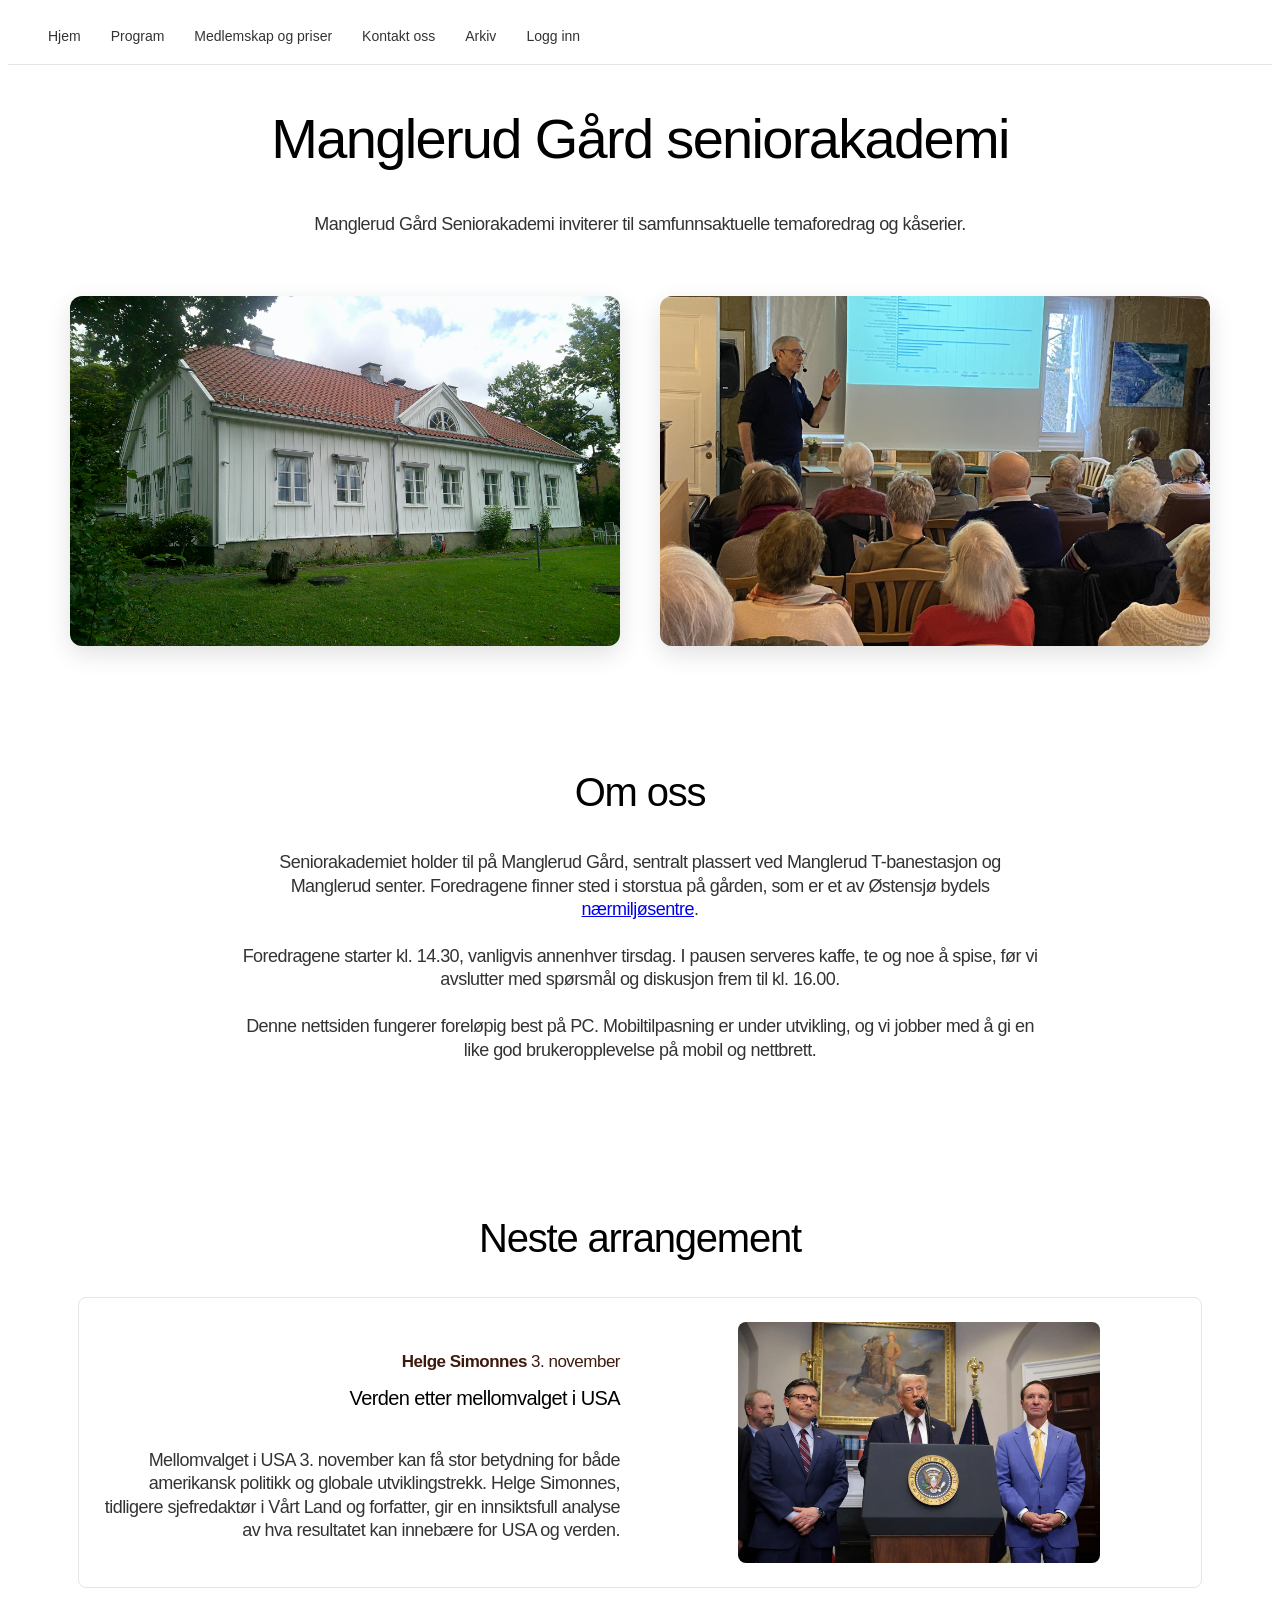
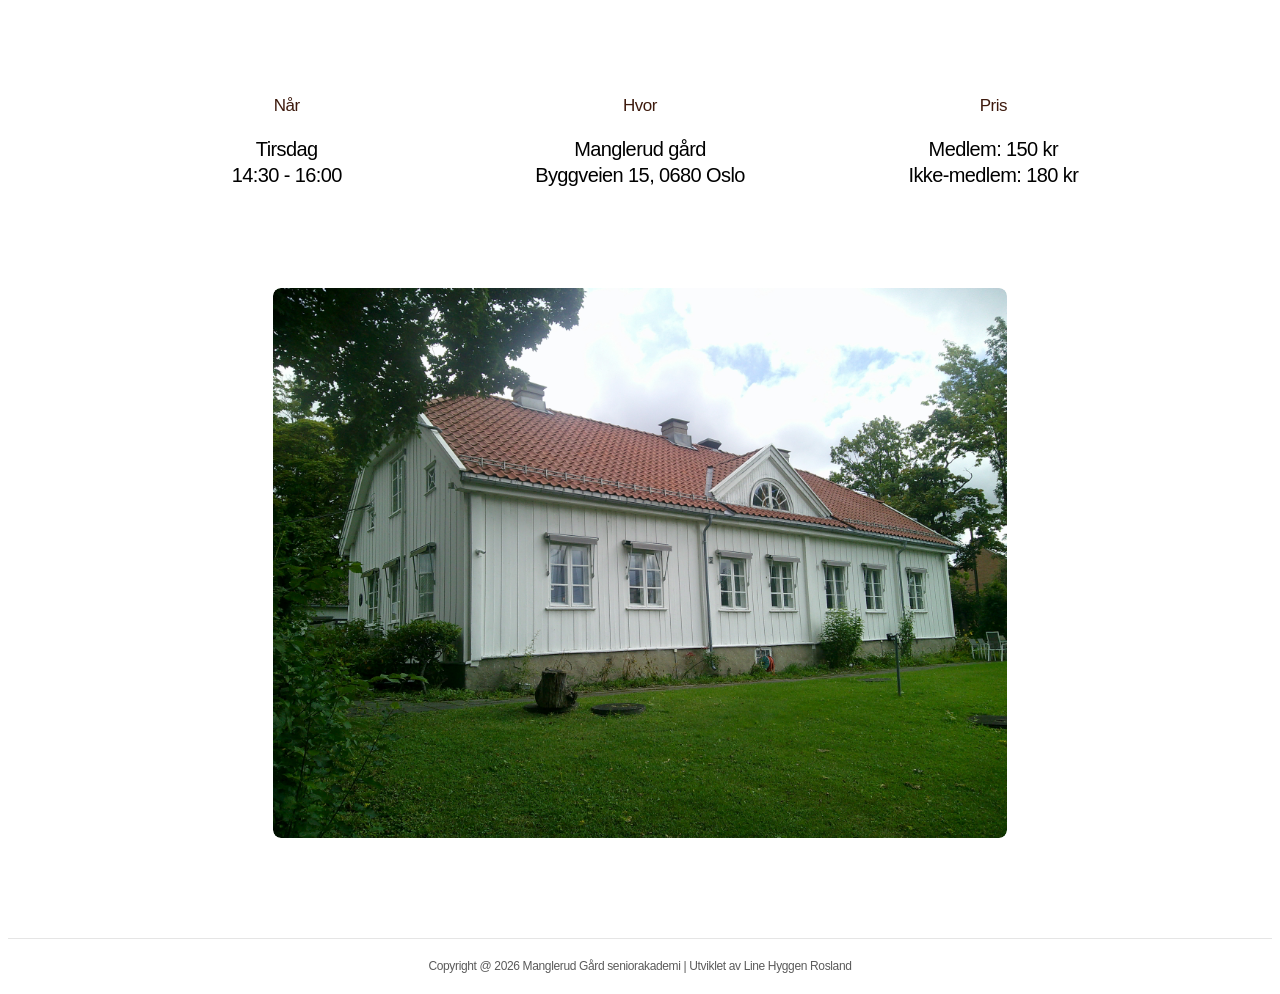
==== index.html @ 0cee91e8 "Fix HTML structure and content for index.html" ====
<!DOCTYPE html>
<html lang="en">
<head>
    <meta charset="UTF-8">
    <meta name="viewport" content="width=device-width, initial-scale=1.0">
    <title>Manglerud Gård seniorakademi</title>
    <link rel="stylesheet" href="styles.css">
    <meta name="description"
content="Seniorakademiet på Manglerud Gård tilbyr foredrag, kultur og møteplasser for seniorer på Manglerud.">

</head>


<body>

    <div class="nav">

        <nav>
            <a href="index.html"> Hjem </a>
            <a href="program.html"> Program </a>
            <a href="medlemskap_priser.html"> Medlemskap og priser </a>
            <a href="kontakt.html"> Kontakt oss </a>
            <a href="om_oss.html"> Arkiv </a>
            <a href="logg_inn.html"> Logg inn </a>
        </nav>

    </div>

    <main>
    <div class="header">
        <header>
            <h1> Manglerud Gård seniorakademi<br></h1>
            <p>Manglerud Gård Seniorakademi inviterer til samfunnsaktuelle temaforedrag og kåserier. </p>
        </header>

        <div class="image_header">
            <img id="header-image1"
                        src="./images/hjem/Manglerud-gard.png"
                        alt="Bilde av Manglerud Gård klarer ikke å laste inn.">
            <img id="header-image2"
                        src="./images/hjem/foredrag.jpg"
                        alt="Bildet klarer ikke å laste inn.">
        </div>

    </div>    
        
    <div class="info">
        <h2>Om oss</h2>

          <p> 

        Seniorakademiet holder til på Manglerud Gård, sentralt plassert ved Manglerud T-banestasjon og Manglerud senter.
         Foredragene finner sted i storstua på gården, som er et av Østensjø bydels <a class="naermiljosenter-link" href="https://www.oslo.kommune.no/natur-kultur-og-fritid/seniorsenter/manglerud-gard-narmiljosenter/" target="_blank">nærmiljøsentre</a>. 

         <br> <br>

        Foredragene starter kl. 14.30, vanligvis annenhver tirsdag. 
        I pausen serveres kaffe, te og noe å spise, før vi avslutter med spørsmål og diskusjon frem til kl. 16.00.

        <br> <br>

        Denne nettsiden fungerer foreløpig best på PC. Mobiltilpasning er under utvikling, og vi jobber med å gi en like god brukeropplevelse på mobil og nettbrett.

        </p>
          
             
    
    </div>
    <div class="viktig_melding">

    </div>
    <div class="neste_arrangement">
        <h2>
            Neste arrangement   
        </h2>
        <div class="event">
                    <div class="eventright-content">
                        <h5 class="event-date"><strong>Helge Simonnes</strong> 3. november</h5>
                        <h3>Verden etter mellomvalget i USA</h3>
                        <p>
                            Mellomvalget i USA 3. november kan få stor betydning for både amerikansk politikk og globale utviklingstrekk. Helge Simonnes, tidligere sjefredaktør i Vårt Land og forfatter, gir en innsiktsfull analyse av hva resultatet kan innebære for USA og verden.
                        </p>
                    </div>
                    <div class="event-image">
                        <img src="./images/program/trump.webp" alt="Bilde av Donald Trump klarer ikke å laste inn.">
                        <div class="image-credit-program" >
                            Foto: AP/NTB
                        </div>
                    </div>
            </div>
    </div>
    <div class="viktig_info">
            <div class="når">   
                    <h5>
                        Når
                    </h5>
                    <h3>
                        Tirsdag<br>
                        14:30 - 16:00
                    </h3>
             
            </div>
            <div class="hvor">   
                    <h5>
                        Hvor
                    </h5>
                    <h3>
                        Manglerud gård<br>
                        <a class="map-link" href="https://maps.app.goo.gl/bWYGeSXSGH5A2kw19" target="_blank"> Byggveien 15, 0680 Oslo </a>
                    </h3>
                  
            </div>
            <div class="pris">   
                    <h5>
                        Pris
                    </h5>
                    <h3>
                        Medlem:      150 kr<br>
                        Ikke-medlem: 180 kr
                    </h3>
                 
            </div>
        </div>

    
        <div class="image-slider">

            <button class="slider-btn prev">&lt;</button>

                <div class="image-wrapper"> 

                    <img id="slider-image"
                        src="./images/hjem/Manglerud-gard.png"
                        alt="Bilde av Manglerud Gård klarer ikke å laste inn.">

                    <div class="image-credit" id="image-credit">
                        Foto: Pål Rosland
                    </div>


                </div>

            <button class="slider-btn next">&gt;</button>


            

<script>

const slides = [
    {
        image: "./images/hjem/Manglerud-gard.png",
        credit: "Foto: Pål Rosland"
    },
    {
        image: "./images/hjem/foredrag.jpg",
        credit: "Foto: Pål Rosland"
    }
];

let currentIndex = 0;

const image = document.getElementById("slider-image");
const prevBtn = document.querySelector(".prev");
const nextBtn = document.querySelector(".next");
const credit = document.getElementById("image-credit");



function updateSlider() {

    image.src = slides[currentIndex].image;

    credit.textContent = slides[currentIndex].credit;

    prevBtn.style.display =
        currentIndex === 0 ? "none" : "block";

    nextBtn.style.display =
        currentIndex === slides.length - 1
            ? "none"
            : "block";
}

nextBtn.addEventListener("click", () => {
    if (currentIndex < slides.length - 1) {
        currentIndex++;
        updateSlider();
    }
});

prevBtn.addEventListener("click", () => {
    if (currentIndex > 0) {
        currentIndex--;
        updateSlider();
    }
});

updateSlider();
</script>


        </div>
    </main>
     <div class="footer">
        <footer>
            <p>Copyright @ 2026 Manglerud Gård seniorakademi | Utviklet av Line Hyggen Rosland</p>
           
        </footer>

    </div>
   
   
</body>
</html>
---- styles.css ----
html, body {
    height: 100%;
}

body {
    min-height: 100vh;

    display: flex;
    flex-direction: column;
    background-color: #FFFFFF;
}

main {
    flex: 1;
}

.header p {
    max-width: 800px;
    margin-left: auto;
    margin-right: auto;
}


p,
ul{
    font-family: "Rethink sans", sans-serif;
    color: #333333;
    font-size: 18px;
    line-height: 130%;
    letter-spacing: -0.03em;
    font-weight: 400;
    text-align: center;
}

ul,
li{
    font-family: "Rethink sans", sans-serif;
    color: #333333;
    font-size: 18px;
    line-height: 130%;
    letter-spacing: -0.03em;
    font-weight: 400;
    text-align: left;
}
h1 {
    font-family: "Rethink Sans", sans-serif;
    color: #000000;
    font-size: 56px;
    line-height: 130%;
    letter-spacing: -0.03em;
    font-weight: 500;
    text-align: center;
}

h2 {
    font-family: "Rethink Sans", sans-serif;
    color: #000000;
    font-size: 40px;
    line-height: 130%;
    letter-spacing: -0.03em;
    font-weight: 500;
    text-align: center;
}


h3 {
    font-family: "Rethink Sans", sans-serif;
    color: #000000;
    font-size: 20px;
    line-height: 130%;
    letter-spacing: -0.03em;
    font-weight: 500;
}

.map-link {
    font-family: "Rethink Sans", sans-serif;
    color: #000000;
    font-size: 20px;
    line-height: 130%;
    letter-spacing: -0.03em;
    font-weight: 500;
    text-decoration: none;
}

.map-link:hover {
    color: #666666;
}


h5 {
    font-family: "Rethink sans", sans-serif;
    color: #3D1A0D;
    font-size: 17px;
    line-height: 110%;
    letter-spacing: -0.03em;
    font-weight: 400;
}



.nav {
    padding: 20px 40px;
    border-bottom: 1px solid #e5e5e5;
}

nav {
    display: flex;
    gap: 30px;
    align-items: center;
}

nav a {
    text-decoration: none;
    color: #333333;

    font-family: "Rethink Sans", sans-serif;
    font-size: 14px;
}

nav a:hover {
    color: #666666;
}

.header {
    max-width: 1200px;
    margin: 0 auto;
}

.viktig_info {
    display: flex;
    justify-content: space-between;
    gap: 60px;
    max-width: 1000px;
    margin: 0 auto;
    margin-top: 80px;
    margin-bottom: 80px;
}

.viktig_info h5 {
    margin-bottom: 13px;
}


.når,
.hvor,
.pris {
    flex: 1;
    text-align: center;
}

.event {
    display: flex;
    align-items: center;
    width: 85%;
    margin: 0 auto 40px auto;

    padding: 24px;
    gap: 40px;

    border: 1px solid #e5e5e5;
    border-radius: 8px;
    transition: transform 0.2s ease, box-shadow 0.2s ease;
}



.event:hover {
    transform: scale(1.02);
    box-shadow: 0 8px 20px rgba(0,0,0,0.08);
}

.event-image,
.eventleft-content,
.eventright-content {
    flex: 1;

}

.event-image {
    position: relative;
    overflow: hidden;
}

.image-credit-program {
    position: absolute;
    left: 15%;
    right: 15%;
    bottom: 0;

    padding: 12px 16px;

    background: rgba(0,0,0,0.5);
    color: white;

    font-family: "Rethink Sans", sans-serif;
    font-size: 13px;

    transform: translateY(100%);
    transition: transform 0.3s ease;


}

.image_header {
    display: flex;
    justify-content: center;
    align-items: center;
    gap: 40px;
    max-width: 1200px;
    margin: 60px auto 80px auto;
    padding: 0 20px;
}

.image_header img {
    width: 48%;
    max-width: 550px;
    height: 350px;
    object-fit: cover;

    border-radius: 12px;

    box-shadow: 0 8px 25px rgba(0, 0, 0, 0.12);

    transition: transform 0.3s ease,
                box-shadow 0.3s ease;
}

.image_header img:hover {
    transform: translateY(-4px);

    box-shadow: 0 12px 35px rgba(0, 0, 0, 0.18);
}


.event-image:hover .image-credit-program {
    transform: translateY(0);
}


.event-image img {
    width: 70%;
    display: block;
    margin: 0 auto;

    border-radius: 8px;
}

.eventleft-content,
.eventright-content {
    display: flex;
    flex-direction: column;

}

.eventleft-content h3,
.eventleft-content p,
.eventleft-content h5{
    text-align: left;
}

.eventright-content h3,
.eventright-content p,
.eventright-content h5 {
    text-align: right;
}

.event-date {
    margin-bottom: 13px;
}

.eventleft-content h3,
.eventright-content h3 {
    margin-top: 0;
}

.nav {
    padding: 20px 40px;
    border-bottom: 1px solid #e5e5e5;
}

nav {
    display: flex;
    gap: 30px;
    align-items: center;
}

nav a {
    text-decoration: none;
    color: #333333;

    font-family: "Rethink Sans", sans-serif;
    font-size: 14px;
}

nav a:hover {
    color: #666666;
}

.footer {
    width: 100%;
    margin: 100px auto 40px auto;
    padding-top: 10px;
    padding-bottom: 10px;



    border-top: 1px solid #E5E5E5;

    text-align: center;

}

.footer p {
    font-size: 12px;
    color: #5B5B5B;
    margin: 10px 0;
}


.header-image {

    width: 100%;

    max-width: 1000px;

    display: block;

    margin: 0 auto;

}

.neste_arrangement {

    margin-top: 150px;

}

.program {

    margin-top: 130px;

}


.board {
    max-width: 1200px;
    margin: 80px auto;
}

.leader-card {
    width: 420px;
    margin: 0 auto 60px auto;

    padding: 30px;

    border: 1px solid #e5e5e5;
    border-radius: 12px;

    text-align: center;

    transition: 0.2s ease;
}

.leader-card:hover {
    transform: translateY(-4px);
}

.board-grid {
    display: grid;
    grid-template-columns: repeat(3, 1fr);
    gap: 24px;
}

.board-card {
    padding: 24px;

    border: 1px solid #e5e5e5;
    border-radius: 12px;

    text-align: center;

    transition: 0.2s ease;
}

.board-card:hover {
    transform: translateY(-4px);
}

.board-card h5,
.leader-card h5 {
    margin: 0 0 8px 0;
}

.board-card h3,
.leader-card h3 {
    margin: 0 0 12px 0;
}

.board-card p,
.leader-card p {
    margin: 4px 0;
    text-align: center;
}


.medlemskap,
.prispris {
    margin: 80px auto;
}

.medlemskap-content,
.pris-content {
    max-width: 800px;
    margin: 0 auto;
}


.membership-list {
    font-family: "Rethink Sans", sans-serif;
    color: #333333;
    font-size: 17px;
    line-height: 130%;
    letter-spacing: -0.03em;
    font-weight: 400;

    margin-top: 10px;
    padding-left: 28px;
}

.membership-list li {
    margin-bottom: 16px;
}


.pris-content h3,
.medlemskap-content h3 {
    margin-top: 40px;
    margin-bottom: 10px;
    text-align: left;

}

.pris-content p,
.medlemskap-content p {
    text-align: left;
    margin-top: 0;
}


.download-section {
    display: grid;

    grid-template-columns: repeat(5, 1fr);

    gap: 20px;

    max-width: 1000px;
    margin: 40px auto;
}

.download-btn {
    background-color: #3D1A0D;
    color: white;
    text-decoration: none;

    padding: 12px 24px;
    border-radius: 8px;

    font-family: "Rethink Sans", sans-serif;
    font-weight: 500;

    text-align: center;

    transition: 0.2s ease;
}

.download-btn:hover {
    background-color: #631010;
    transform: translateY(-2px);
}

.board-title {
    font-size: 32px;
    text-align: center;
    margin-top: 100px;
    margin-bottom: 50px;
}



.image-slider {
    position: relative;
    max-width: 1000px;
    height: 550px;      /* fast høyde */
    margin: 60px auto 0 auto;

    display: flex;
    justify-content: center;
    align-items: center;

   
    border-radius: 8px;
    overflow: hidden;
}

.image-credit {
    position: absolute;
    bottom: 0;
    left: 0;
    width: 100%;

    padding: 15px 20px;

    background: rgba(0,0,0,0.5);
    color: white;

    font-family: "Rethink Sans", sans-serif;
    font-size: 14px;

    transform: translateY(100%);
    transition: transform 0.3s ease;
}

.image-slider:hover .image-credit {
    transform: translateY(0);
}

.image-slider img {
    max-width: 100%;
    max-height: 100%;

    width: auto;
    height: auto;

    object-fit: contain;
    border-radius: 8px;
}

.slider-btn {
    position: absolute;
    top: 50%;
    transform: translateY(-50%);

    width: 50px;
    height: 50px;

    border: none;
    border-radius: 50%;

    background: rgba(0,0,0,0.5);
    color: white;

    font-size: 24px;
    cursor: pointer;

    opacity: 0;
    transition: 0.2s ease;
}

.image-slider:hover .slider-btn {
    opacity: 1;
}

.prev {
    left: 20px;
}

.next {
    right: 20px;
}

.image-wrapper {
    position: relative;

    height: auto;
    width: auto;

    display: inline-flex;
    justify-content: center;
    align-items: center;

    overflow: hidden;
    border-radius: 8px;
}



.image-wrapper img {
    display: block;
    max-height: 550px;
    max-width: 100%;
}




.info {
    max-width: 800px;
    margin: 120px auto 0 auto;
}
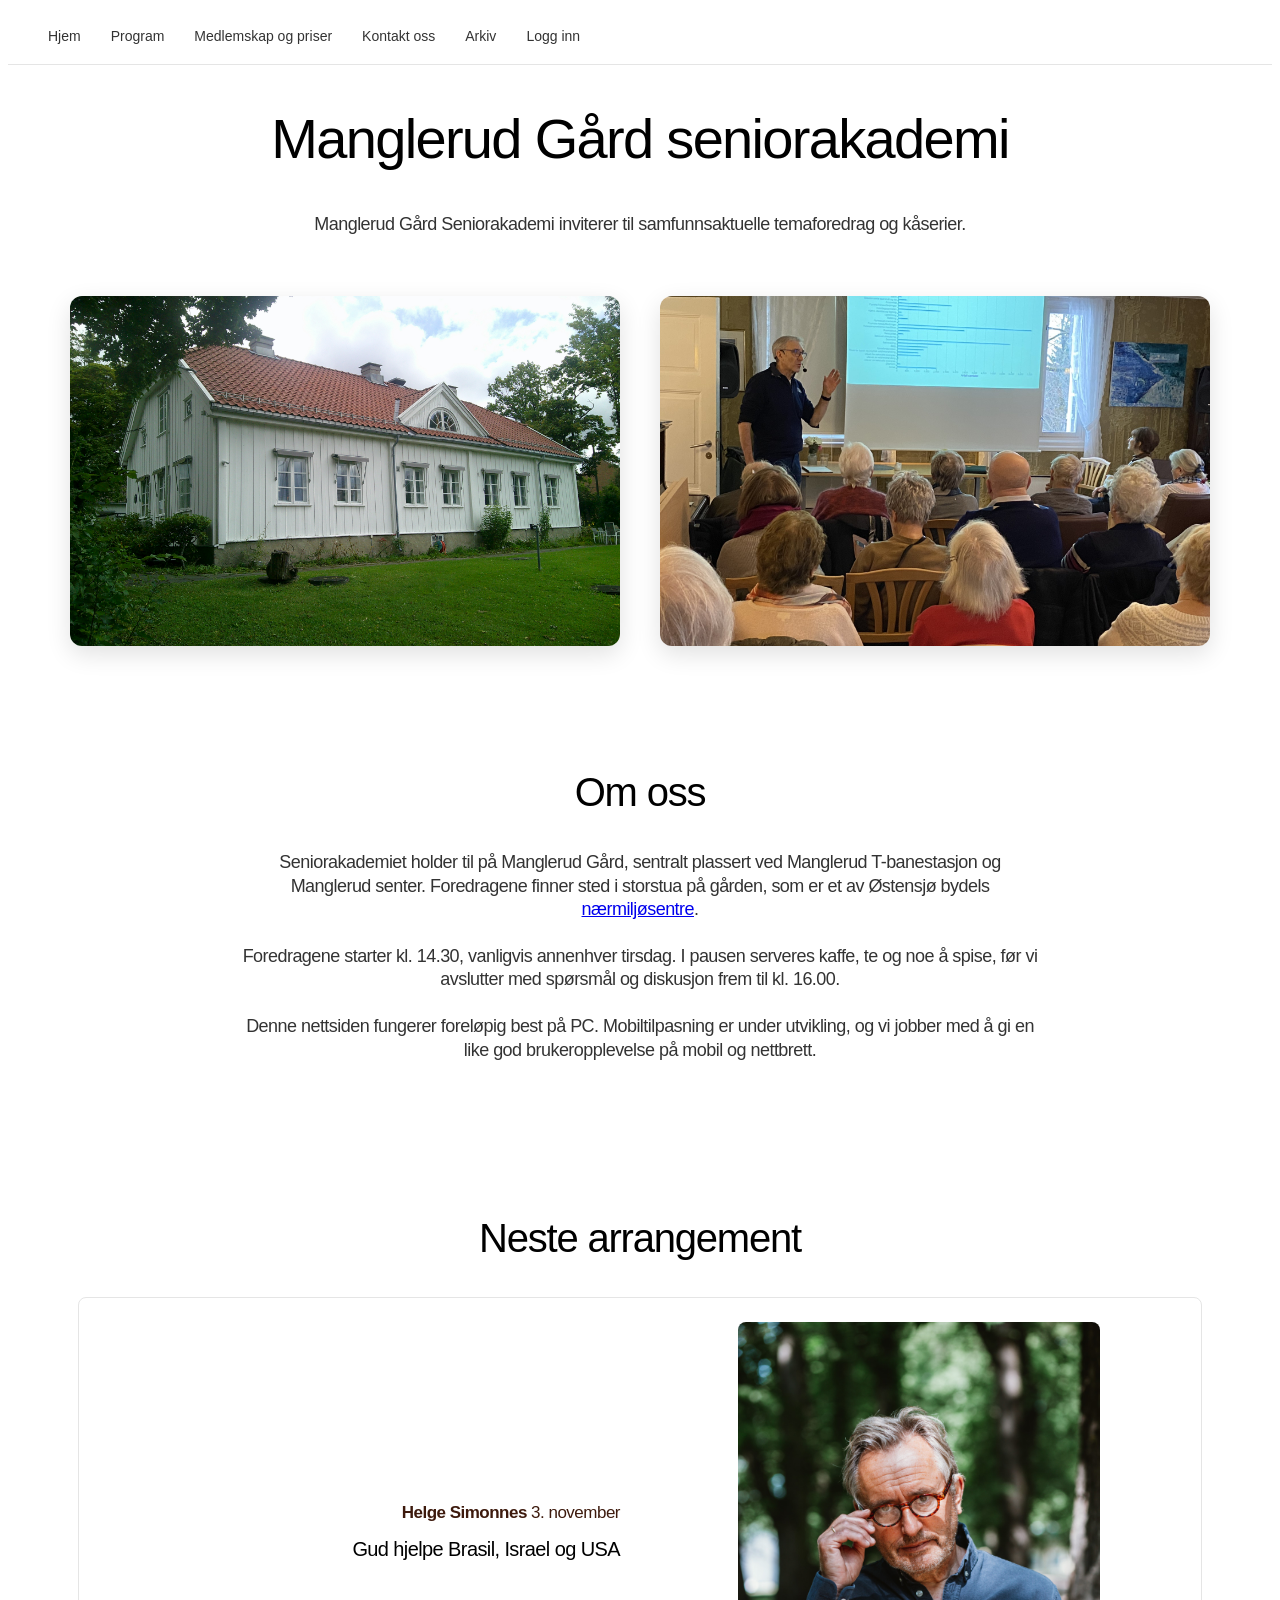
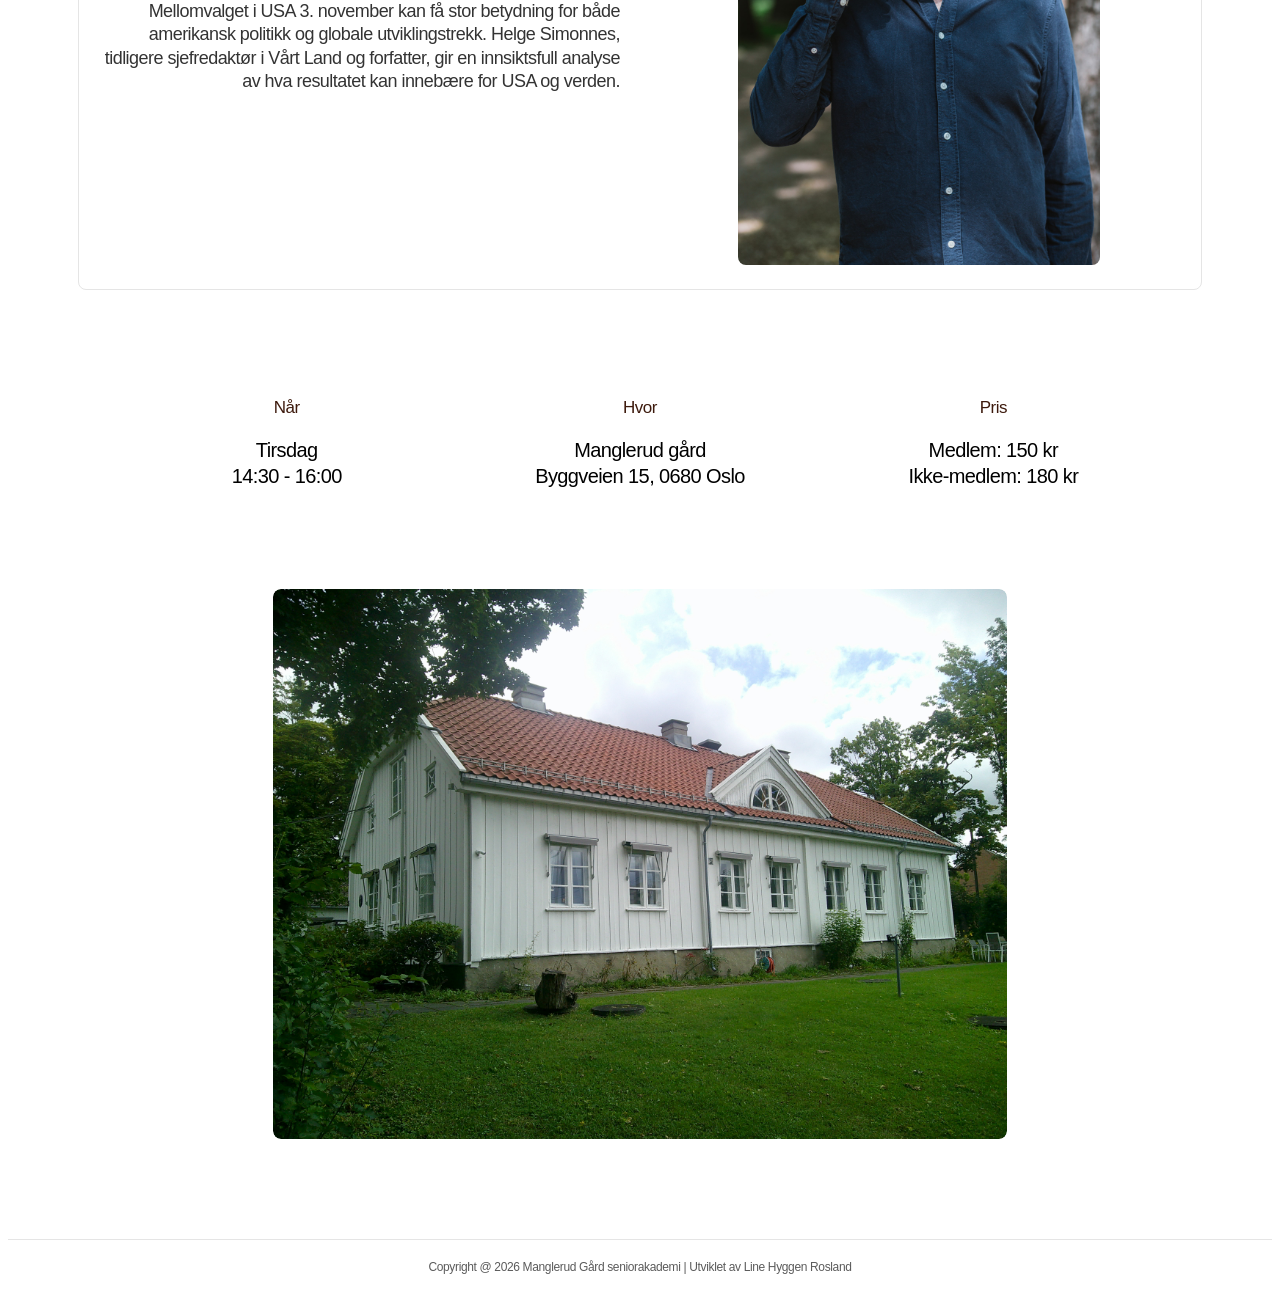
==== commit abf551f5: "Fix HTML encoding issues in index.html" ====
--- a/index.html
+++ b/index.html
@@ -76,13 +76,13 @@
         <div class="event">
                     <div class="eventright-content">
                         <h5 class="event-date"><strong>Helge Simonnes</strong> 3. november</h5>
-                        <h3>Verden etter mellomvalget i USA</h3>
+                        <h3>Gud hjelpe Brasil, Israel og USA</h3>
                         <p>
                             Mellomvalget i USA 3. november kan få stor betydning for både amerikansk politikk og globale utviklingstrekk. Helge Simonnes, tidligere sjefredaktør i Vårt Land og forfatter, gir en innsiktsfull analyse av hva resultatet kan innebære for USA og verden.
                         </p>
                     </div>
                     <div class="event-image">
-                        <img src="./images/program/trump.webp" alt="Bilde av Donald Trump klarer ikke å laste inn.">
+                        <img src="./images/program/trump.jpg" alt="Bilde av Donald Trump klarer ikke å laste inn.">
                         <div class="image-credit-program" >
                             Foto: AP/NTB
                         </div>
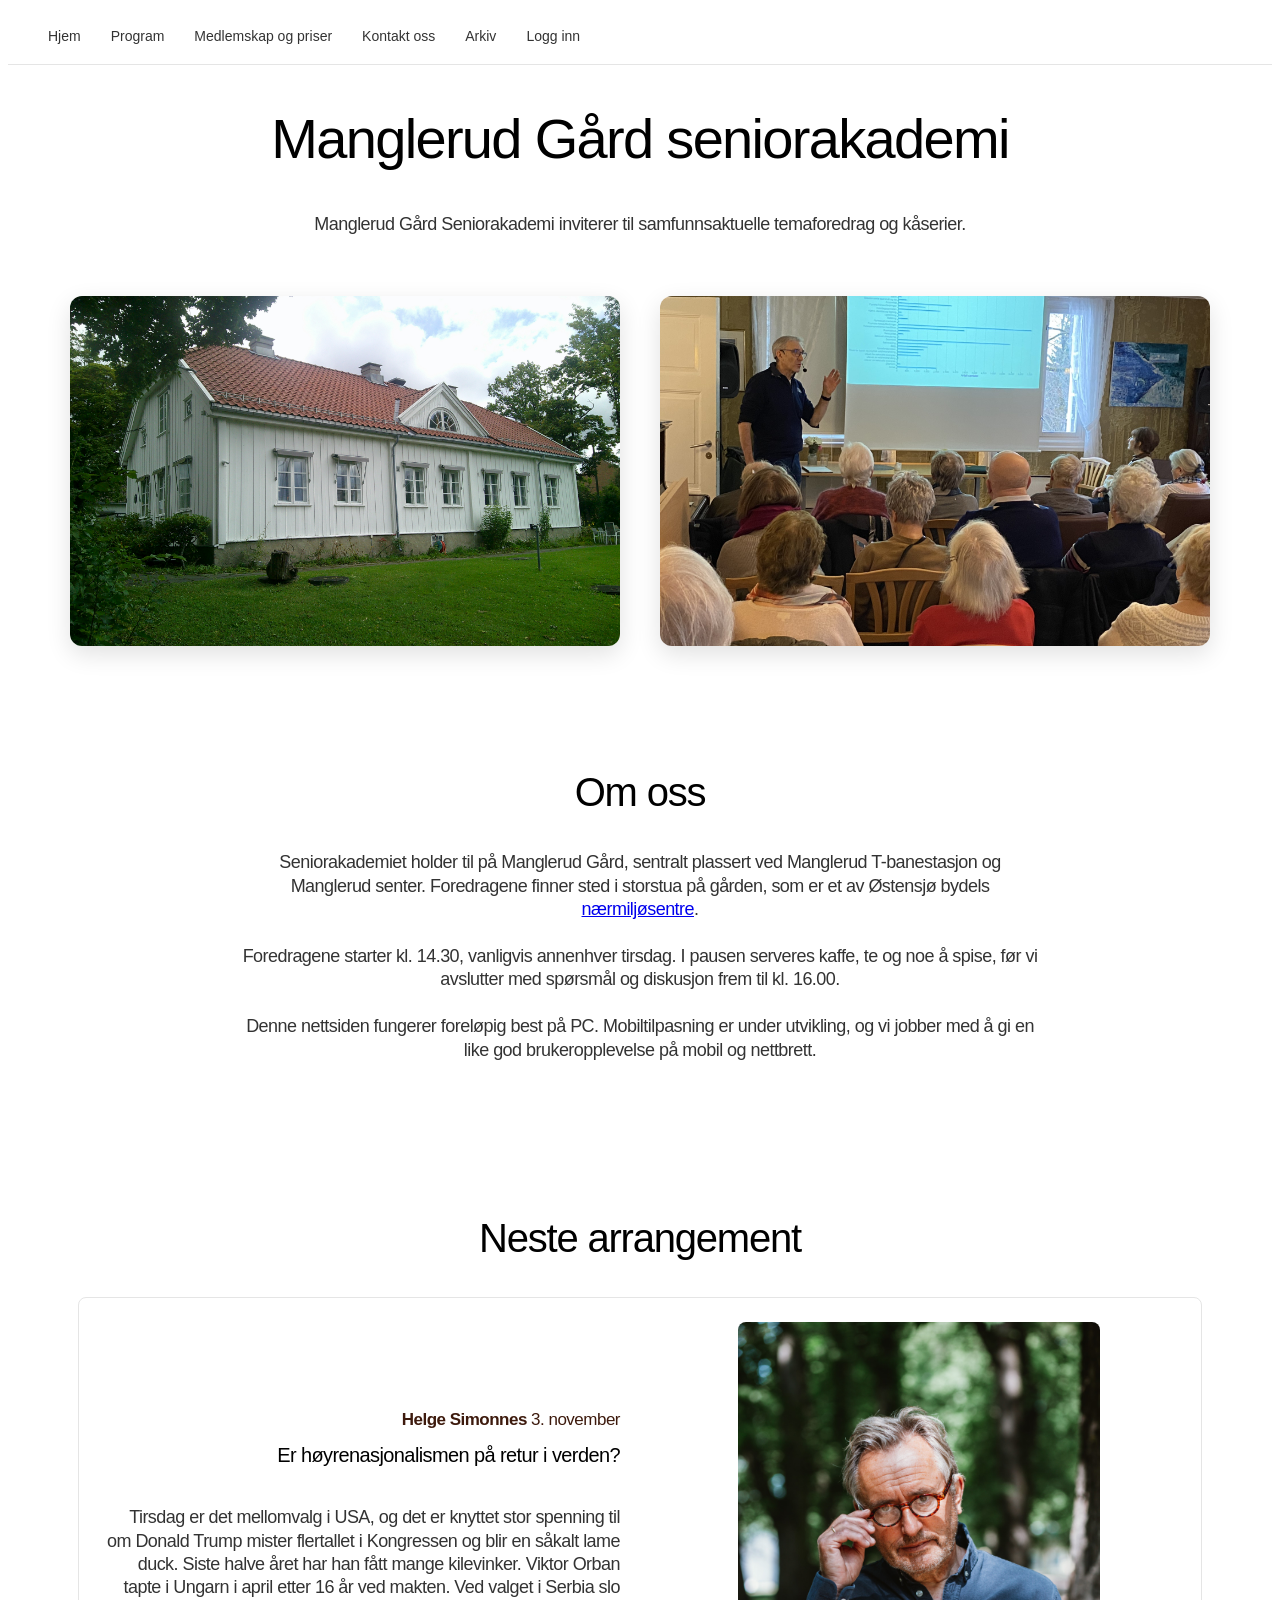
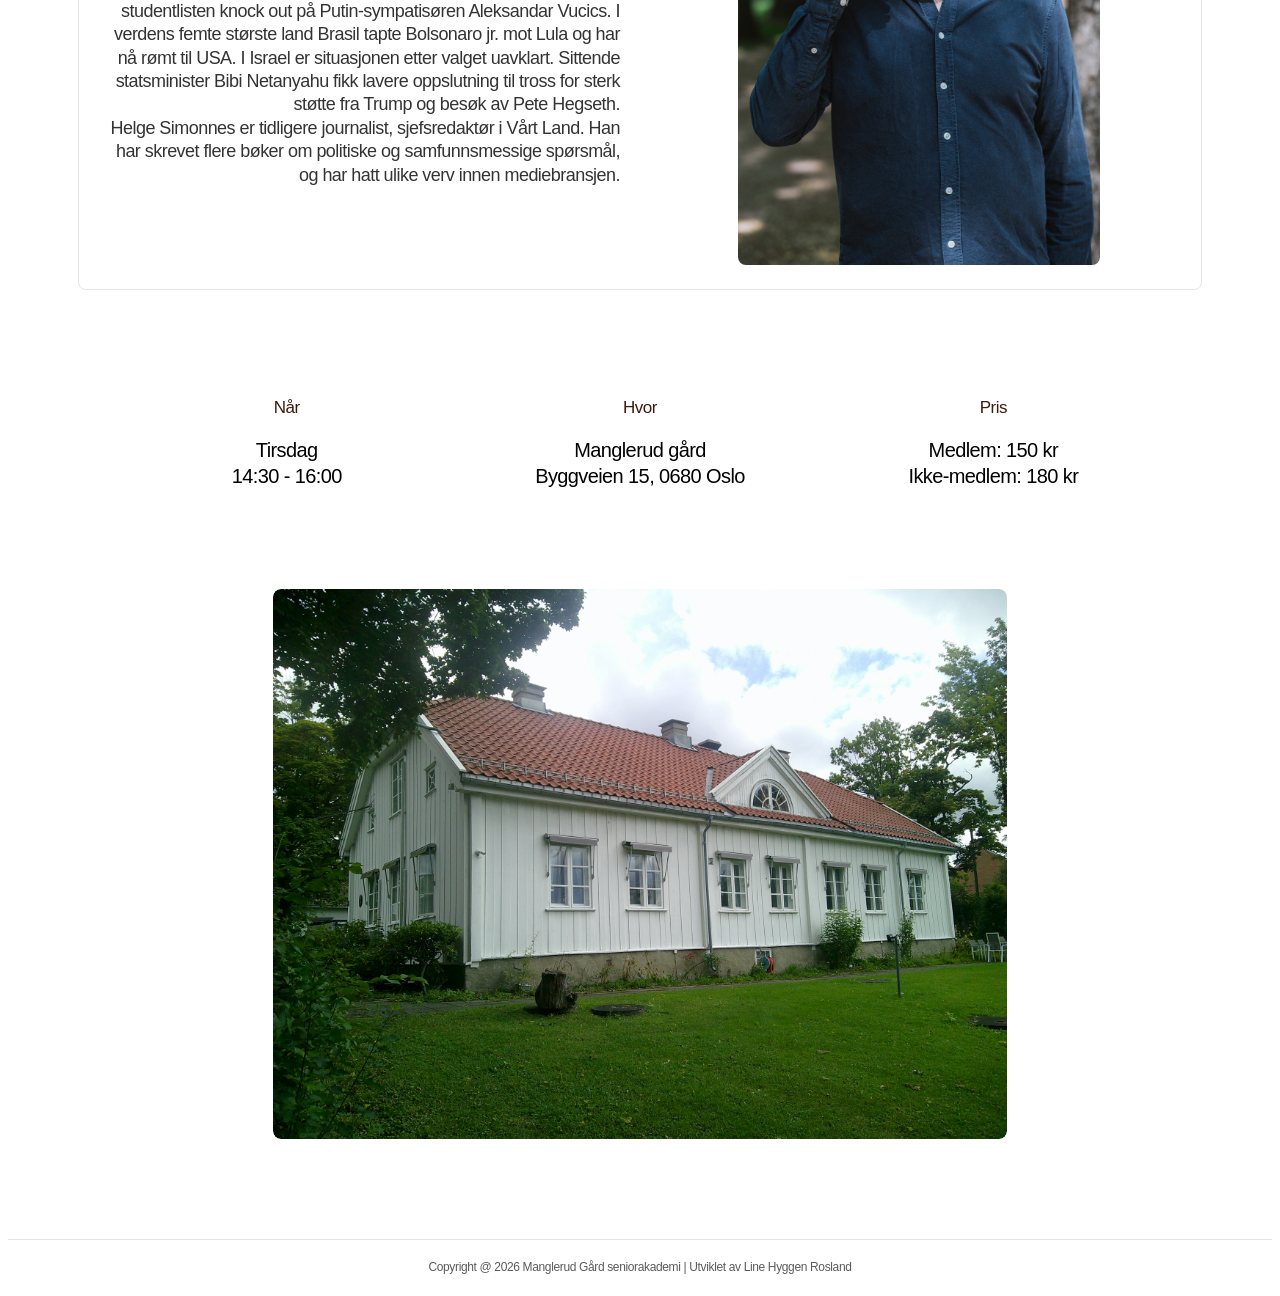
==== commit d3375ade: "Update index.html" ====
--- a/index.html
+++ b/index.html
@@ -76,15 +76,16 @@
         <div class="event">
                     <div class="eventright-content">
                         <h5 class="event-date"><strong>Helge Simonnes</strong> 3. november</h5>
-                        <h3>Gud hjelpe Brasil, Israel og USA</h3>
+                        <h3>Er høyrenasjonalismen på retur i verden?</h3>
                         <p>
-                            Mellomvalget i USA 3. november kan få stor betydning for både amerikansk politikk og globale utviklingstrekk. Helge Simonnes, tidligere sjefredaktør i Vårt Land og forfatter, gir en innsiktsfull analyse av hva resultatet kan innebære for USA og verden.
+                         Tirsdag er det mellomvalg i USA, og det er knyttet stor spenning til om Donald Trump mister flertallet i Kongressen og blir en såkalt lame duck.  Siste halve året har han fått mange kilevinker. Viktor Orban tapte i Ungarn i april etter 16 år ved makten.  Ved valget i Serbia slo studentlisten knock out på Putin-sympatisøren Aleksandar Vucics.  I verdens femte største land Brasil tapte Bolsonaro jr. mot Lula og har nå rømt til USA. I Israel er situasjonen etter valget uavklart. Sittende statsminister Bibi Netanyahu fikk lavere oppslutning til tross for sterk støtte fra Trump og besøk av Pete Hegseth.<br>
+                         Helge Simonnes er tidligere journalist, sjefsredaktør i Vårt Land. Han har skrevet flere bøker om politiske og samfunnsmessige spørsmål, og har hatt ulike verv innen mediebransjen.   
                         </p>
                     </div>
                     <div class="event-image">
                         <img src="./images/program/trump.jpg" alt="Bilde av Donald Trump klarer ikke å laste inn.">
                         <div class="image-credit-program" >
-                            Foto: AP/NTB
+                            Foto: Helge Simonnes
                         </div>
                     </div>
             </div>
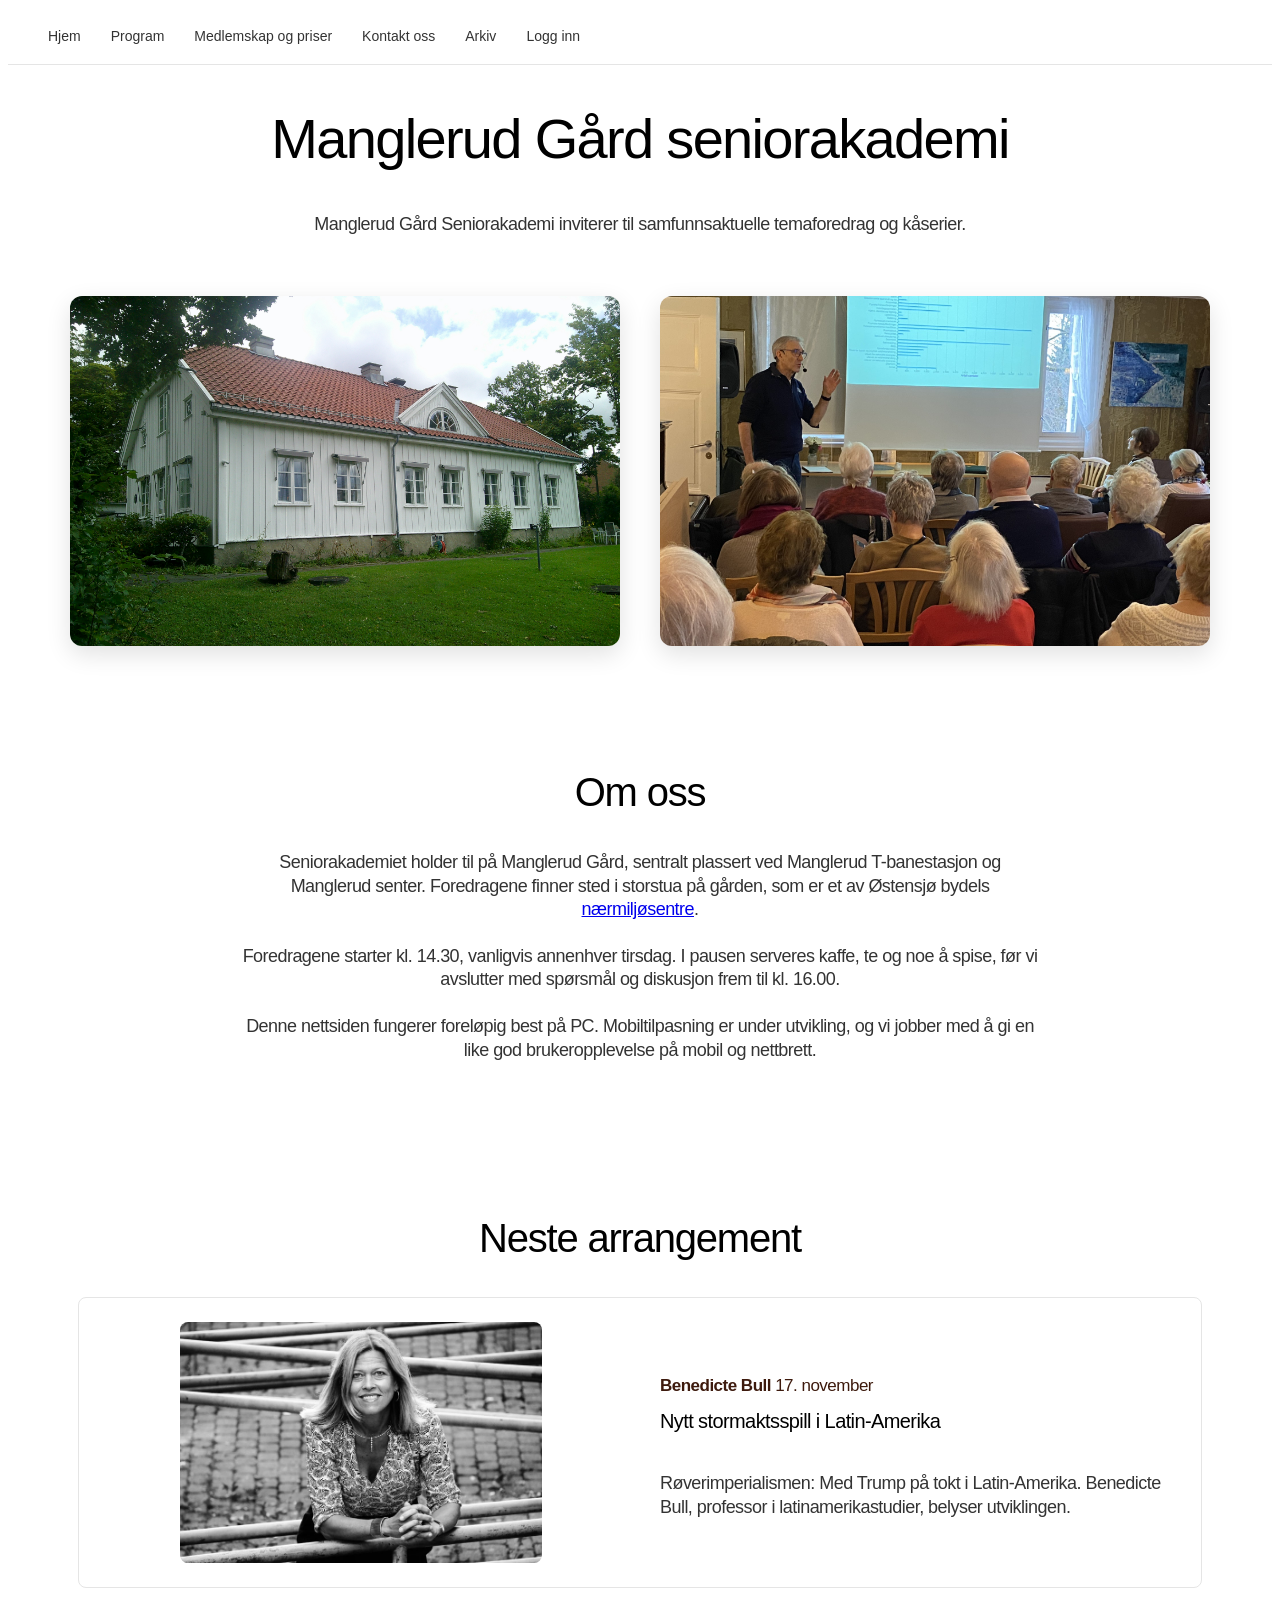
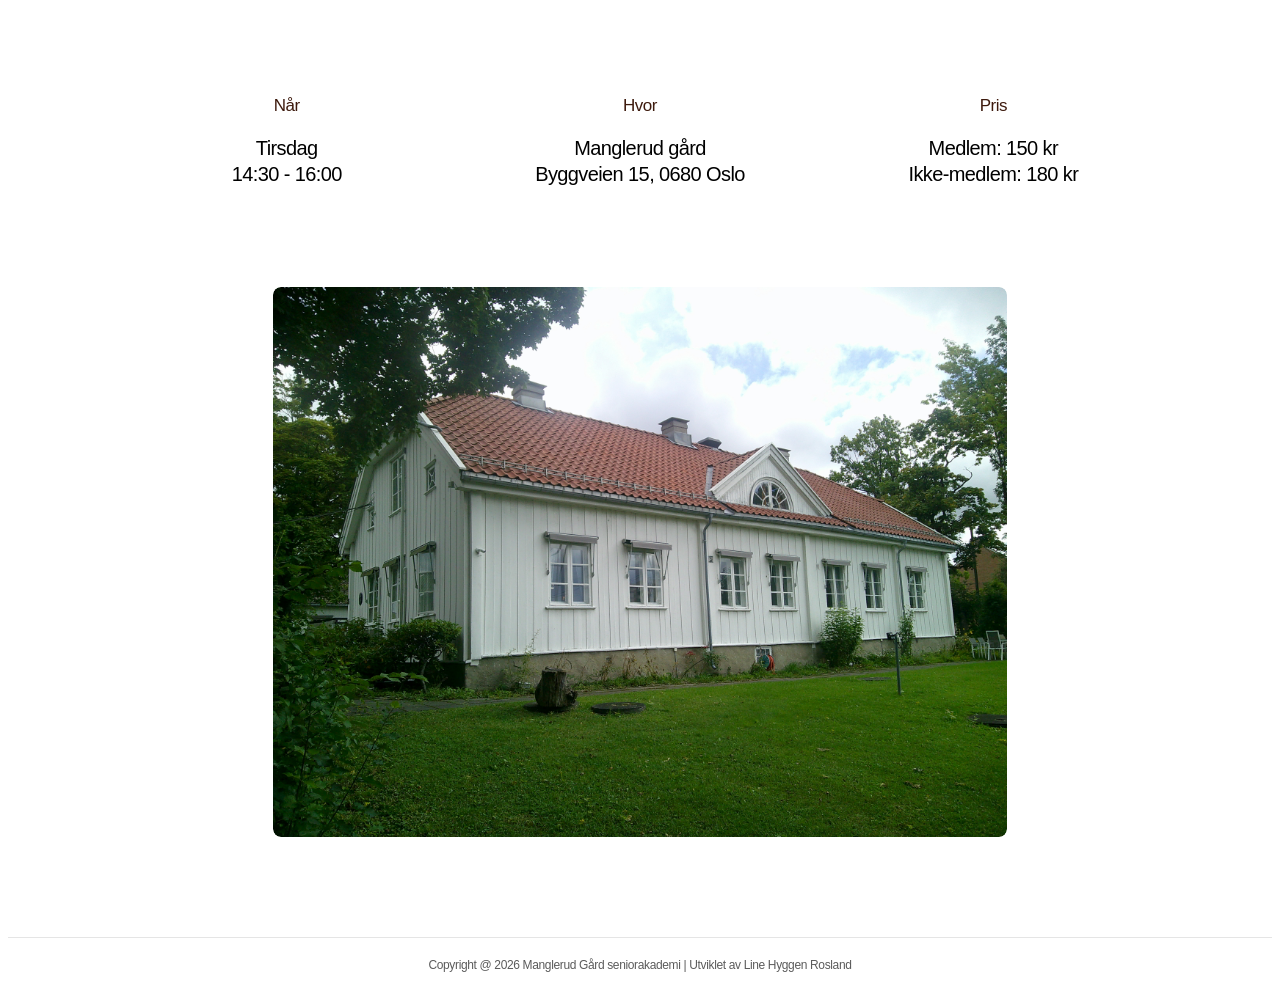
==== commit 313c6f57: "Fix HTML formatting and structure" ====
--- a/index.html
+++ b/index.html
@@ -73,22 +73,21 @@
         <h2>
             Neste arrangement   
         </h2>
-        <div class="event">
-                    <div class="eventright-content">
-                        <h5 class="event-date"><strong>Helge Simonnes</strong> 3. november</h5>
-                        <h3>Er høyrenasjonalismen på retur i verden?</h3>
-                        <p>
-                         Tirsdag er det mellomvalg i USA, og det er knyttet stor spenning til om Donald Trump mister flertallet i Kongressen og blir en såkalt lame duck.  Siste halve året har han fått mange kilevinker. Viktor Orban tapte i Ungarn i april etter 16 år ved makten.  Ved valget i Serbia slo studentlisten knock out på Putin-sympatisøren Aleksandar Vucics.  I verdens femte største land Brasil tapte Bolsonaro jr. mot Lula og har nå rømt til USA. I Israel er situasjonen etter valget uavklart. Sittende statsminister Bibi Netanyahu fikk lavere oppslutning til tross for sterk støtte fra Trump og besøk av Pete Hegseth.<br>
-                         Helge Simonnes er tidligere journalist, sjefsredaktør i Vårt Land. Han har skrevet flere bøker om politiske og samfunnsmessige spørsmål, og har hatt ulike verv innen mediebransjen.   
-                        </p>
+               <div class="event">
+                <div class="event-image">
+                    <img src="./images/program/benedicteBull.jpg" alt="Bilde av Benedicte Bull klarer ikke å laste inn.">
+                    <div class="image-credit-program" >
+                        Foto: Ola Sæther
                     </div>
-                    <div class="event-image">
-                        <img src="./images/program/trump.jpg" alt="Bilde av Donald Trump klarer ikke å laste inn.">
-                        <div class="image-credit-program" >
-                            Foto: Helge Simonnes
-                        </div>
-                    </div>
-            </div>
+                </div>
+                <div class="eventleft-content">
+                    <h5 class="event-date"><strong>Benedicte Bull</strong> 17. november</h5>
+                    <h3>Nytt stormaktsspill i Latin-Amerika</h3>
+                    <p>
+                        Røverimperialismen: Med Trump på tokt i Latin-Amerika. Benedicte Bull, professor i latinamerikastudier, belyser utviklingen.
+                    </p>
+                </div>
+        </div>
     </div>
     <div class="viktig_info">
             <div class="når">   
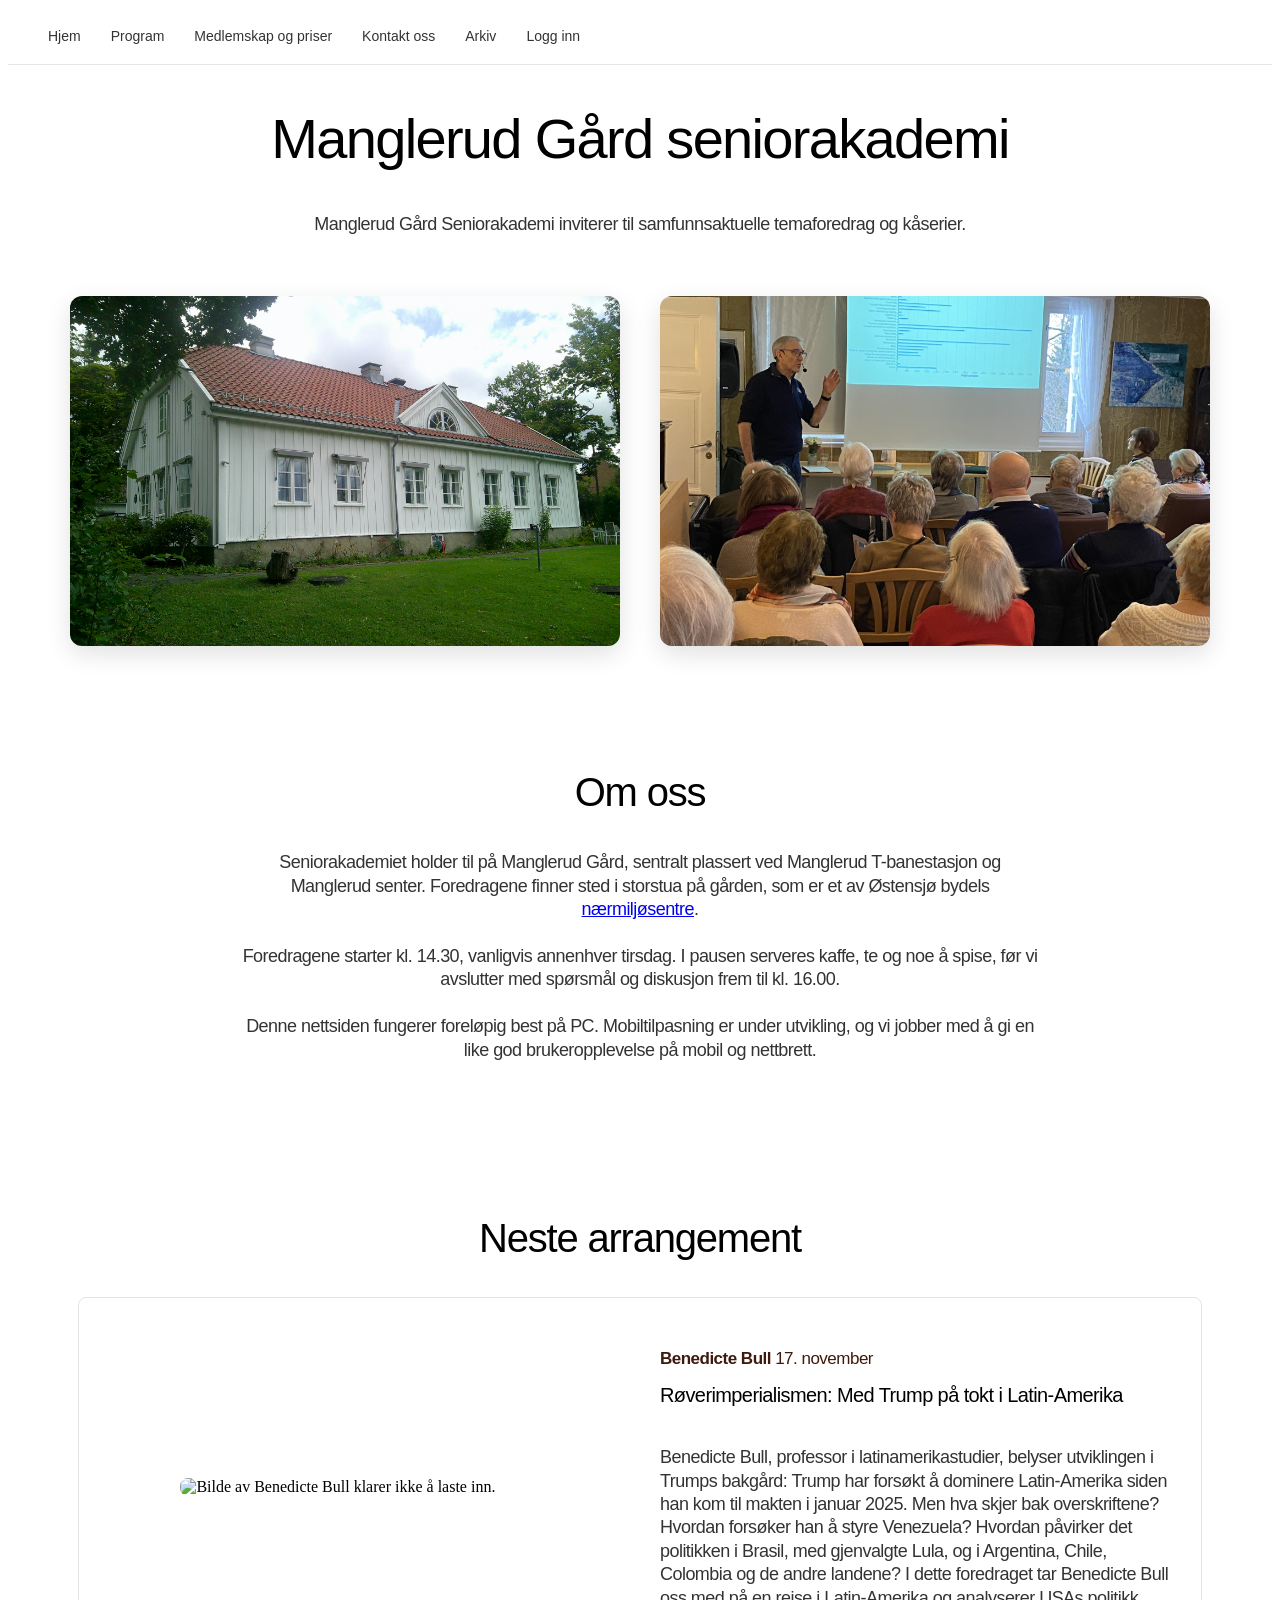
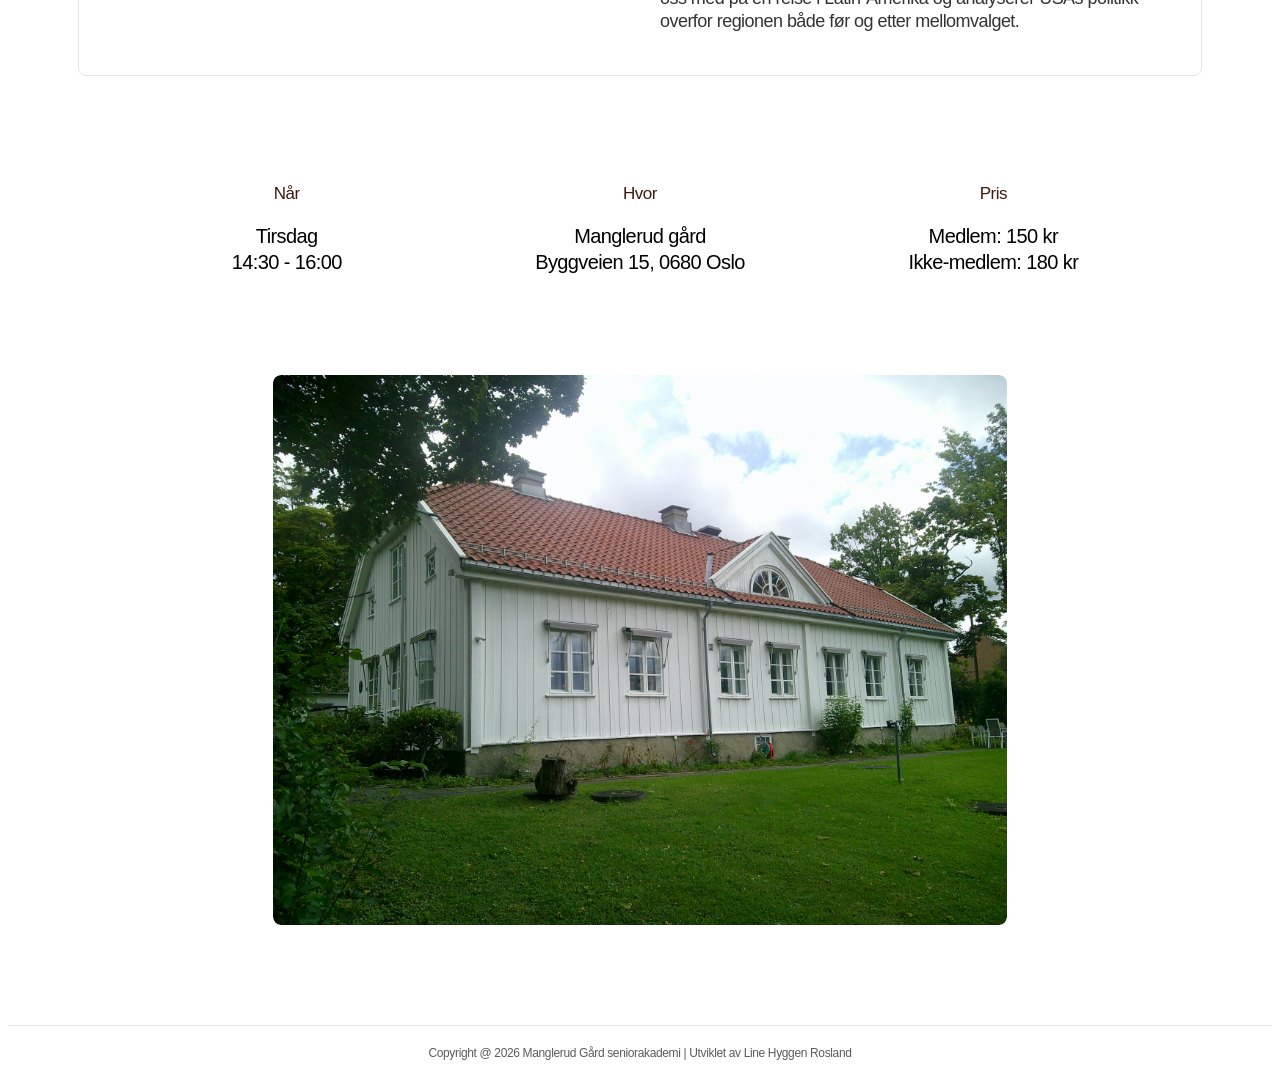
==== commit db353019: "Fix HTML structure and content for index.html" ====
--- a/index.html
+++ b/index.html
@@ -75,17 +75,16 @@
         </h2>
                <div class="event">
                 <div class="event-image">
-                    <img src="./images/program/benedicteBull.jpg" alt="Bilde av Benedicte Bull klarer ikke å laste inn.">
+                    <img src="./images/program/BenedicteBull.jpeg" alt="Bilde av Benedicte Bull klarer ikke å laste inn.">
                     <div class="image-credit-program" >
-                        Foto: Ola Sæther
+                        
                     </div>
                 </div>
                 <div class="eventleft-content">
                     <h5 class="event-date"><strong>Benedicte Bull</strong> 17. november</h5>
-                    <h3>Nytt stormaktsspill i Latin-Amerika</h3>
+                    <h3>Røverimperialismen: Med Trump på tokt i Latin-Amerika</h3>
                     <p>
-                        Røverimperialismen: Med Trump på tokt i Latin-Amerika. Benedicte Bull, professor i latinamerikastudier, belyser utviklingen.
-                    </p>
+Benedicte Bull, professor i latinamerikastudier, belyser utviklingen i Trumps bakgård: Trump har forsøkt å dominere Latin-Amerika siden han kom til makten i januar 2025. Men hva skjer bak overskriftene? Hvordan forsøker han å styre Venezuela? Hvordan påvirker det politikken i Brasil, med gjenvalgte Lula, og i Argentina, Chile, Colombia og de andre landene? I dette foredraget tar Benedicte Bull oss med på en reise i Latin-Amerika og analyserer USAs politikk overfor regionen både før og etter mellomvalget.                    </p>
                 </div>
         </div>
     </div>
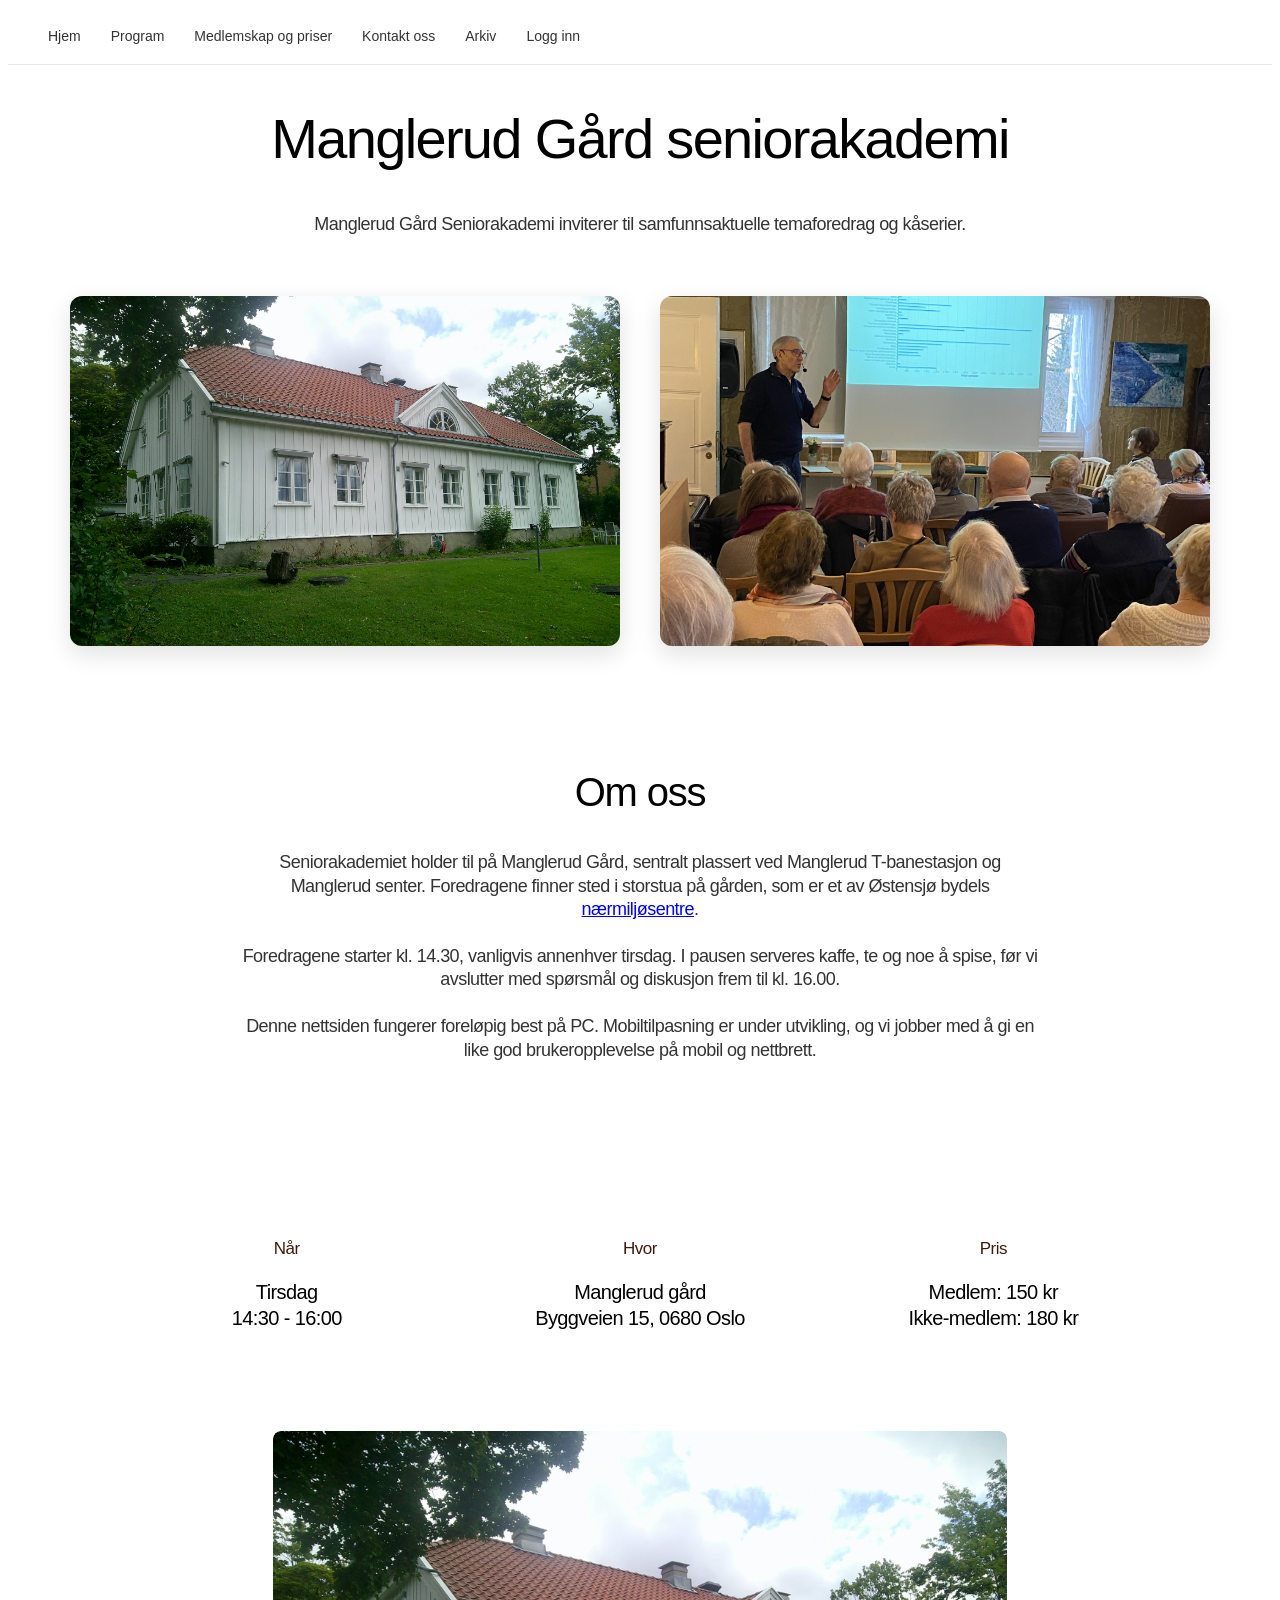
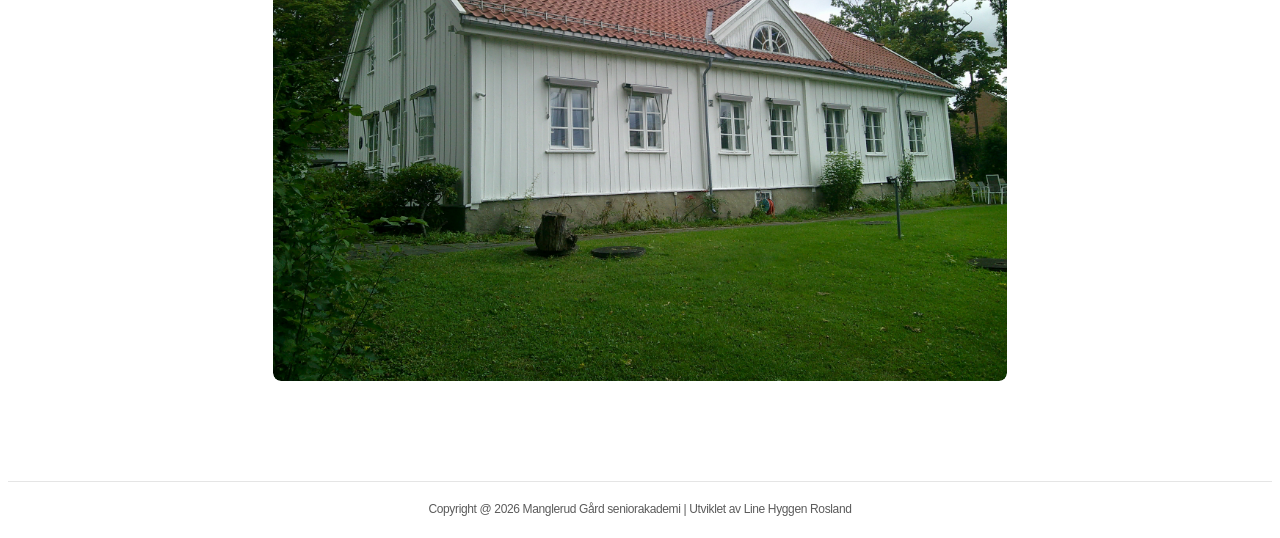
==== commit 35c50a97: "Fix HTML formatting and structure" ====
--- a/index.html
+++ b/index.html
@@ -70,23 +70,7 @@
 
     </div>
     <div class="neste_arrangement">
-        <h2>
-            Neste arrangement   
-        </h2>
-               <div class="event">
-                <div class="event-image">
-                    <img src="./images/program/BenedicteBull.jpeg" alt="Bilde av Benedicte Bull klarer ikke å laste inn.">
-                    <div class="image-credit-program" >
-                        
-                    </div>
-                </div>
-                <div class="eventleft-content">
-                    <h5 class="event-date"><strong>Benedicte Bull</strong> 17. november</h5>
-                    <h3>Røverimperialismen: Med Trump på tokt i Latin-Amerika</h3>
-                    <p>
-Benedicte Bull, professor i latinamerikastudier, belyser utviklingen i Trumps bakgård: Trump har forsøkt å dominere Latin-Amerika siden han kom til makten i januar 2025. Men hva skjer bak overskriftene? Hvordan forsøker han å styre Venezuela? Hvordan påvirker det politikken i Brasil, med gjenvalgte Lula, og i Argentina, Chile, Colombia og de andre landene? I dette foredraget tar Benedicte Bull oss med på en reise i Latin-Amerika og analyserer USAs politikk overfor regionen både før og etter mellomvalget.                    </p>
-                </div>
-        </div>
+
     </div>
     <div class="viktig_info">
             <div class="når">   
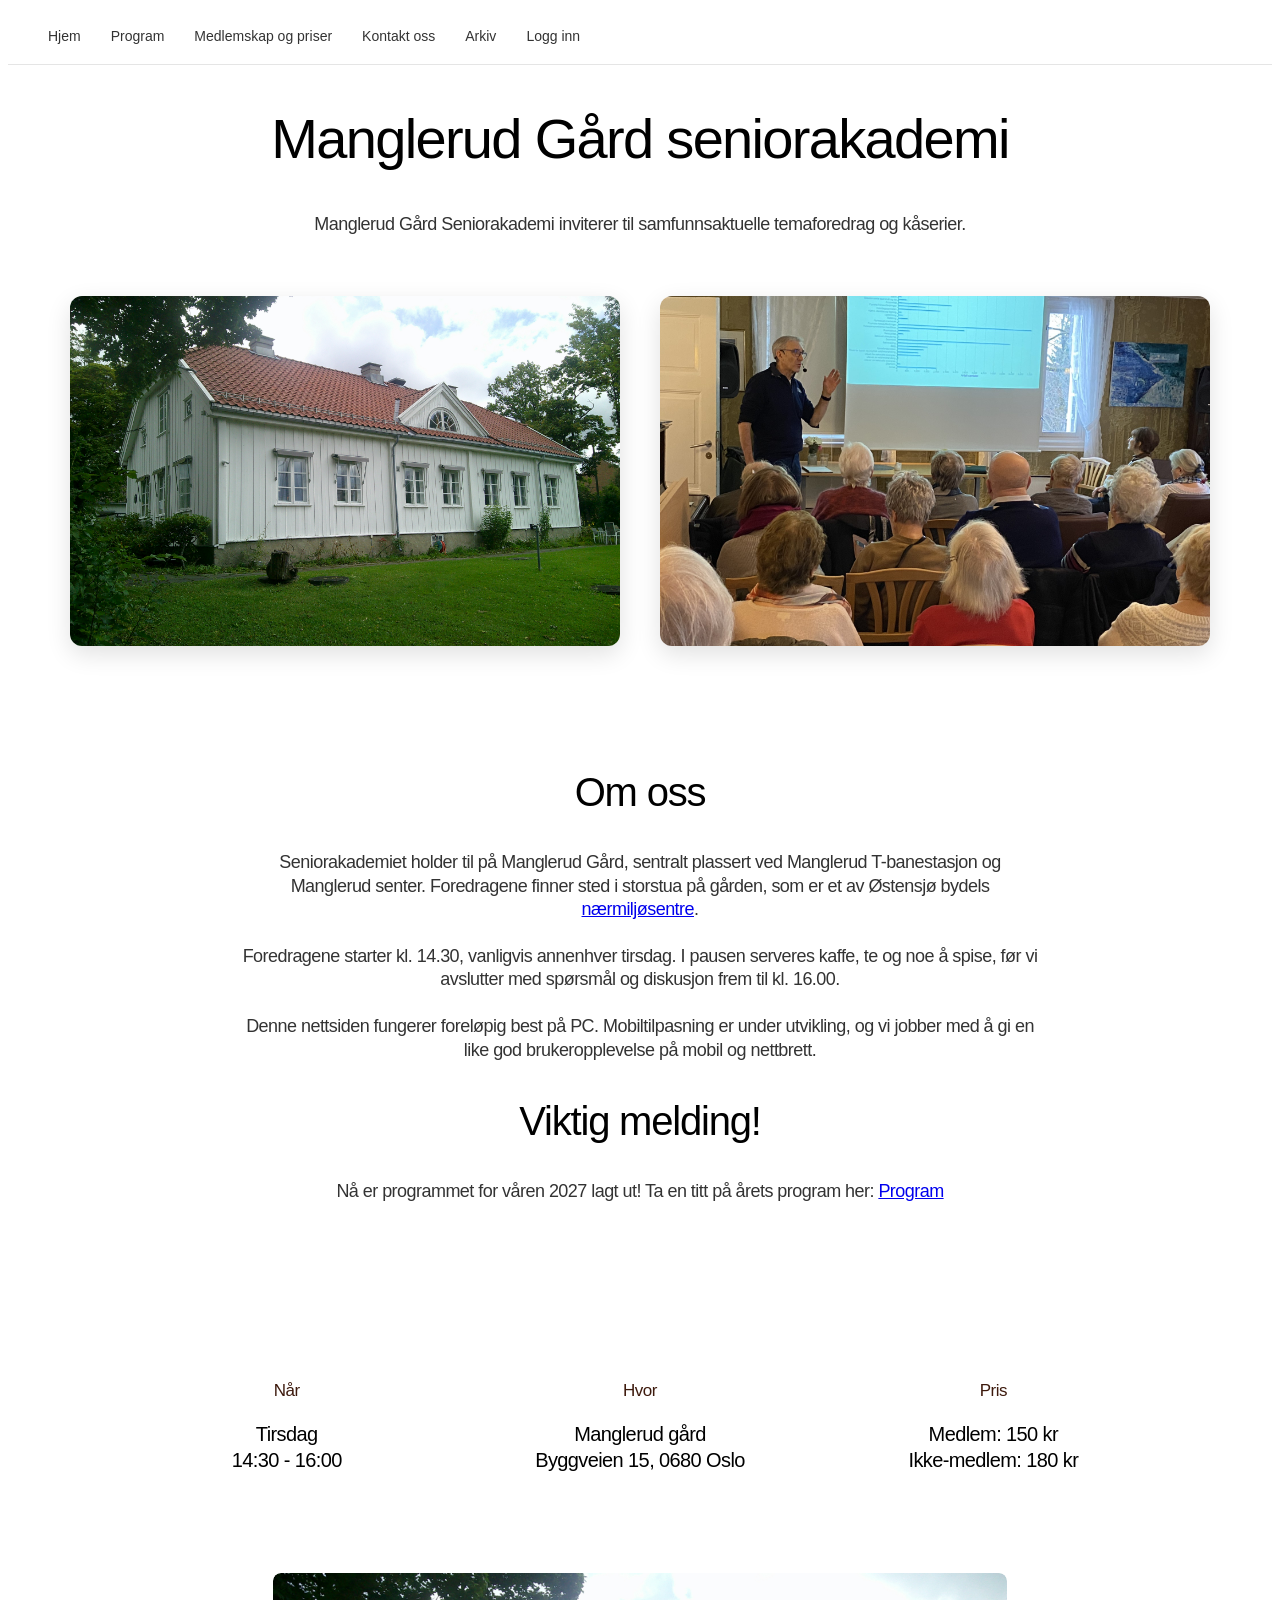
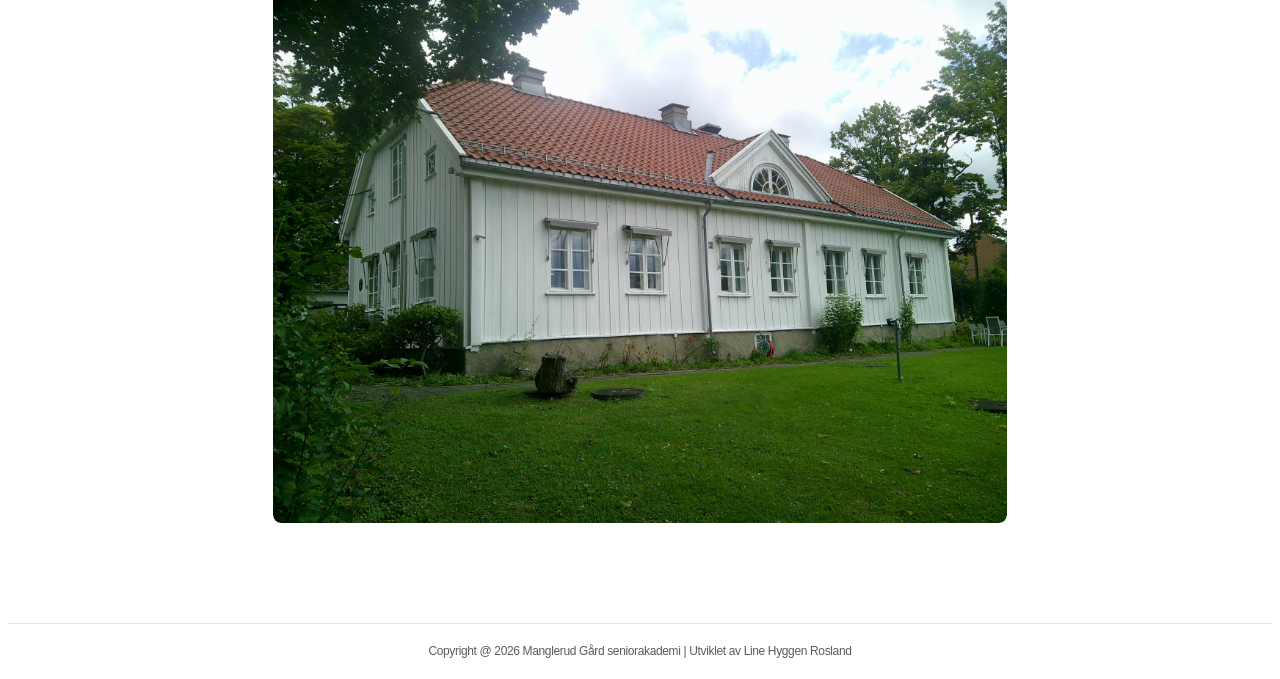
==== commit 2d52af5c: "Add important message section to index.html Added important message about the spring 2027 program." ====
--- a/index.html
+++ b/index.html
@@ -67,6 +67,8 @@
     
     </div>
     <div class="viktig_melding">
+        <h2>Viktig melding!</h2>
+        <p> Nå er programmet for våren 2027 lagt ut! Ta en titt på årets program her: <a href="program.html"> Program </a>  </p>
 
     </div>
     <div class="neste_arrangement">
